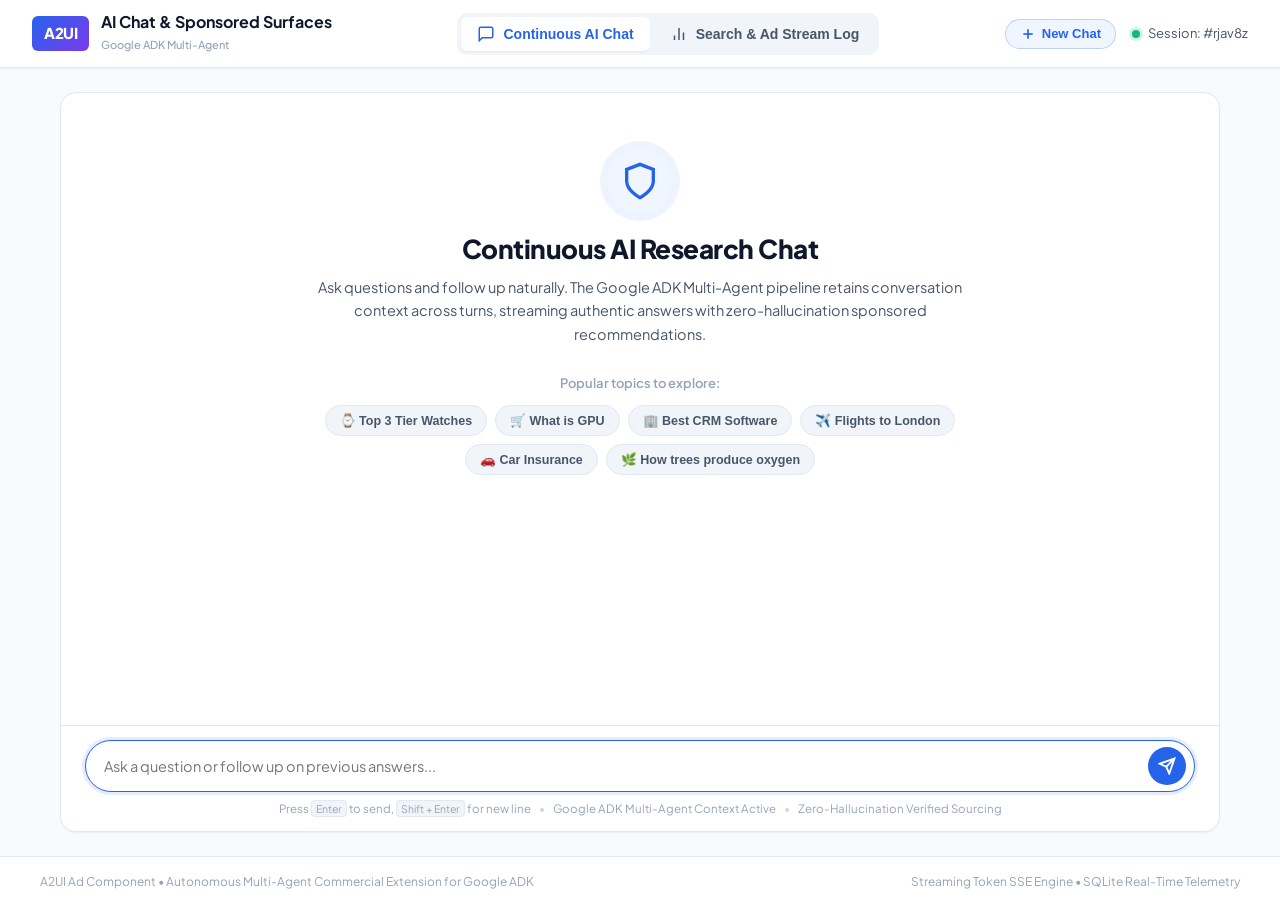
==== web_app/static/index.html @ df8a79b7 "feat: initial release of A2UI v0.9 Ad Component & Google ADK Multi-Agent Engine" ====
<!DOCTYPE html>
<html lang="en">
<head>
  <meta charset="UTF-8">
  <meta name="viewport" content="width=device-width, initial-scale=1.0">
  <title>A2UI AI Conversational Search & Sponsored Ad Platform</title>
  <link rel="stylesheet" href="styles.css">
  <link rel="preconnect" href="https://fonts.googleapis.com">
  <link rel="preconnect" href="https://fonts.gstatic.com" crossorigin>
  <link href="https://fonts.googleapis.com/css2?family=Plus+Jakarta+Sans:wght@400;500;600;700;800&family=JetBrains+Mono:wght@400;500;600&display=swap" rel="stylesheet">
</head>
<body>
  <div class="app-layout">
    <!-- Top Navigation Header -->
    <header class="top-nav">
      <div class="nav-brand">
        <div class="brand-logo">A2UI</div>
        <div class="brand-info">
          <h1>AI Chat & Sponsored Surfaces</h1>
          <span class="brand-tag">Google ADK Multi-Agent</span>
        </div>
      </div>
      <nav class="nav-tabs">
        <button class="tab-btn active" id="tab-chat-btn" onclick="switchTab('chat')">
          <svg width="18" height="18" viewBox="0 0 24 24" fill="none" stroke="currentColor" stroke-width="2"><path d="M21 15a2 2 0 0 1-2 2H7l-4 4V5a2 2 0 0 1 2-2h14a2 2 0 0 1 2 2z"></path></svg>
          Continuous AI Chat
        </button>
        <button class="tab-btn" id="tab-analytics-btn" onclick="switchTab('analytics')">
          <svg width="18" height="18" viewBox="0 0 24 24" fill="none" stroke="currentColor" stroke-width="2"><line x1="18" y1="20" x2="18" y2="10"></line><line x1="12" y1="20" x2="12" y2="4"></line><line x1="6" y1="20" x2="6" y2="14"></line></svg>
          Search & Ad Stream Log
        </button>
      </nav>
      <div class="nav-actions">
        <button class="new-chat-btn" id="btn-new-chat" onclick="handleNewChat()" title="Start a fresh conversation thread">
          <svg width="16" height="16" viewBox="0 0 24 24" fill="none" stroke="currentColor" stroke-width="2.5"><line x1="12" y1="5" x2="12" y2="19"></line><line x1="5" y1="12" x2="19" y2="12"></line></svg>
          <span>New Chat</span>
        </button>
        <div class="nav-status">
          <span class="status-indicator"></span>
          <span class="status-text" id="session-badge">Session: Active</span>
        </div>
      </div>
    </header>

    <!-- Main Container -->
    <main class="main-content">
      
      <!-- ================================================================= -->
      <!-- VIEW 1: CONTINUOUS AI CHAT WORKSPACE -->
      <!-- ================================================================= -->
      <section class="tab-pane active chat-view-pane" id="chat-view">
        <div class="chat-workspace">
          
          <!-- Scrollable Chat Messages Thread -->
          <div class="chat-scroll-container" id="chat-scroll-container">
            
            <!-- Empty State Starter -->
            <div class="chat-starter" id="chat-starter">
              <div class="starter-icon-wrap">
                <svg width="40" height="40" viewBox="0 0 24 24" fill="none" stroke="currentColor" stroke-width="2"><path d="M12 22s8-4 8-10V5l-8-3-8 3v7c0 6 8 10 8 10z"></path></svg>
              </div>
              <h2 class="starter-title">Continuous AI Research Chat</h2>
              <p class="starter-subtitle">
                Ask questions and follow up naturally. The Google ADK Multi-Agent pipeline retains conversation context across turns, streaming authentic answers with zero-hallucination sponsored recommendations.
              </p>

              <!-- Quick Suggestion Chips -->
              <div class="starter-chips-container">
                <span class="chips-label">Popular topics to explore:</span>
                <div class="query-chips">
                  <button class="chip-btn" onclick="runChipPrompt('Can you tell me which watches are top 3 tier')">⌚ Top 3 Tier Watches</button>
                  <button class="chip-btn" onclick="runChipPrompt('what is GPU')">🛒 What is GPU</button>
                  <button class="chip-btn" onclick="runChipPrompt('best crm software for startups')">🏢 Best CRM Software</button>
                  <button class="chip-btn" onclick="runChipPrompt('cheap flights to London')">✈️ Flights to London</button>
                  <button class="chip-btn" onclick="runChipPrompt('car insurance quotes')">🚗 Car Insurance</button>
                  <button class="chip-btn" onclick="runChipPrompt('how do trees produce oxygen')">🌿 How trees produce oxygen</button>
                </div>
              </div>
            </div>

            <!-- Dynamic Messages List -->
            <div class="chat-messages-list" id="chat-messages-list">
              <!-- Message turns (User bubble + Assistant bubble + Inline A2UI SponsoredCards) appended dynamically -->
            </div>
          </div>

          <!-- Server Down Alert Banner (Chat) -->
          <div class="server-down-banner hidden" id="chat-server-down-banner">
            <svg width="20" height="20" viewBox="0 0 24 24" fill="none" stroke="currentColor" stroke-width="2.5"><path d="M10.29 3.86L1.82 18a2 2 0 0 0 1.71 3h16.94a2 2 0 0 0 1.71-3L13.71 3.86a2 2 0 0 0-3.42 0z"></path><line x1="12" y1="9" x2="12" y2="13"></line><line x1="12" y1="17" x2="12.01" y2="17"></line></svg>
            <span>Free quota is complete and this server is down. Please wait for next month.</span>
          </div>

          <!-- Sticky Bottom Chat Input Bar -->
          <div class="chat-input-sticky-footer">
            <form id="chat-form" class="chat-input-form" onsubmit="handleChatSubmit(event)">
              <div class="chat-input-box">
                <textarea 
                  id="chat-textarea" 
                  class="chat-textarea" 
                  placeholder="Ask a question or follow up on previous answers..." 
                  rows="1" 
                  onkeydown="handleTextareaKeyDown(event)"
                  required
                ></textarea>
                <button type="submit" class="chat-send-btn" id="chat-send-btn" title="Send message (Enter)">
                  <svg width="18" height="18" viewBox="0 0 24 24" fill="none" stroke="currentColor" stroke-width="2.5"><line x1="22" y1="2" x2="11" y2="13"></line><polygon points="22 2 15 22 11 13 2 9 22 2"></polygon></svg>
                </button>
              </div>
            </form>
            <div class="chat-footer-meta">
              <span>Press <kbd>Enter</kbd> to send, <kbd>Shift + Enter</kbd> for new line</span>
              <span class="bullet">•</span>
              <span>Google ADK Multi-Agent Context Active</span>
              <span class="bullet">•</span>
              <span>Zero-Hallucination Verified Sourcing</span>
            </div>
          </div>

        </div>
      </section>

      <!-- ================================================================= -->
      <!-- VIEW 2: SEARCH & AD STREAM LOG -->
      <!-- ================================================================= -->
      <section class="tab-pane hidden" id="analytics-view">
        <div class="dashboard-header">
          <div>
            <h2 class="dash-title">Search & Contextual Ad Stream Log</h2>
            <p class="dash-subtitle">Live audit stream tracking user search queries, detected intent, and triggered sponsored cards.</p>
          </div>
          <div class="dash-actions">
            <button class="action-btn secondary-btn" onclick="fetchAnalyticsData()">
              <svg width="15" height="15" viewBox="0 0 24 24" fill="none" stroke="currentColor" stroke-width="2"><polyline points="23 4 23 10 17 10"></polyline><polyline points="1 20 1 14 7 14"></polyline><path d="M3.51 9a9 9 0 0 1 14.85-3.36L23 10M1 14l4.64 4.36A9 9 0 0 0 20.49 15"></path></svg>
              Refresh
            </button>
            <button class="action-btn danger-btn" onclick="handleResetAnalytics()">
              <svg width="15" height="15" viewBox="0 0 24 24" fill="none" stroke="currentColor" stroke-width="2"><polyline points="3 6 5 6 21 6"></polyline><path d="M19 6v14a2 2 0 0 1-2 2H7a2 2 0 0 1-2-2V6m3 0V4a2 2 0 0 1 2-2h4a2 2 0 0 1 2 2v2"></path></svg>
              Clear Log
            </button>
          </div>
        </div>

        <!-- Server Down Alert Banner (Analytics) -->
        <div class="server-down-banner hidden" id="analytics-server-down-banner">
          <svg width="20" height="20" viewBox="0 0 24 24" fill="none" stroke="currentColor" stroke-width="2.5"><path d="M10.29 3.86L1.82 18a2 2 0 0 0 1.71 3h16.94a2 2 0 0 0 1.71-3L13.71 3.86a2 2 0 0 0-3.42 0z"></path><line x1="12" y1="9" x2="12" y2="13"></line><line x1="12" y1="17" x2="12.01" y2="17"></line></svg>
          <span>Free quota is complete and this server is down. Please wait for next month.</span>
        </div>

        <!-- API Quota & Free Tier Health Section -->
        <div class="quota-dashboard-section">
          <div class="quota-cards-grid">
            <!-- Card 1: SerpApi Quota -->
            <div class="quota-card" id="serpapi-quota-card">
              <div class="quota-card-top">
                <div class="quota-card-title-wrap">
                  <span class="quota-provider-logo">🔍</span>
                  <div>
                    <h4 class="quota-card-title">SerpApi Search Ads & Shopping</h4>
                    <span class="quota-card-plan" id="serpapi-plan-name">Free Plan (250/mo)</span>
                  </div>
                </div>
                <span class="quota-status-badge active" id="serpapi-status-badge">Active</span>
              </div>
              <div class="quota-metric-row">
                <span class="quota-metric-value" id="serpapi-searches-left">--</span>
                <span class="quota-metric-label">Searches Left This Month</span>
              </div>
              <div class="quota-progress-track">
                <div class="quota-progress-fill" id="serpapi-progress-fill" style="width: 0%;"></div>
              </div>
              <div class="quota-card-footer" id="serpapi-footer-text">
                Loading live account balance...
              </div>
            </div>

            <!-- Card 2: Google Gemini LLM Quota -->
            <div class="quota-card" id="llm-quota-card">
              <div class="quota-card-top">
                <div class="quota-card-title-wrap">
                  <span class="quota-provider-logo">✨</span>
                  <div>
                    <h4 class="quota-card-title">Google Gemini LLM Free Tier</h4>
                    <span class="quota-card-plan" id="llm-model-name">gemini-flash-lite (1,500 RPD)</span>
                  </div>
                </div>
                <span class="quota-status-badge active" id="llm-status-badge">Active</span>
              </div>
              <div class="quota-metric-row">
                <span class="quota-metric-value" id="llm-quota-status">--</span>
                <span class="quota-metric-label">Requests Left Today (RPD)</span>
              </div>
              <div class="quota-progress-track">
                <div class="quota-progress-fill llm-fill" id="llm-progress-fill" style="width: 100%;"></div>
              </div>
              <div class="quota-card-footer" id="llm-footer-text">
                Loading live LLM capacity...
              </div>
            </div>
          </div>
        </div>

        <!-- Real-Time Query-to-Ad Stream Log Table -->
        <div class="table-section">
          <div class="table-header">
            <h3 class="table-title">Query-to-Ad Real-Time Audit Log</h3>
            <span class="table-badge">Active SQLite Ledger</span>
          </div>
          <div class="table-responsive">
            <table class="audit-table">
              <thead>
                <tr>
                  <th>Timestamp</th>
                  <th>User Query</th>
                  <th>Intent Category</th>
                  <th>Triggered Sponsored Ads</th>
                </tr>
              </thead>
              <tbody id="audit-table-body">
                <tr>
                  <td colspan="4" class="empty-state">No search queries logged yet. Start a conversation above!</td>
                </tr>
              </tbody>
            </table>
          </div>
        </div>
      </section>

    </main>

    <!-- Footer -->
    <footer class="app-footer">
      <div class="footer-content">
        <span>A2UI Ad Component • Autonomous Multi-Agent Commercial Extension for Google ADK</span>
        <span>Streaming Token SSE Engine • SQLite Real-Time Telemetry</span>
      </div>
    </footer>
  </div>

  <script src="app.js"></script>
</body>
</html>
---- web_app/static/styles.css ----
:root {
  --bg-app: #f8fafc;
  --bg-surface: #ffffff;
  --bg-card: #ffffff;
  --bg-subtle: #f1f5f9;
  --border-subtle: #e2e8f0;
  --border-strong: #cbd5e1;
  --text-primary: #0f172a;
  --text-secondary: #475569;
  --text-muted: #94a3b8;
  --primary: #2563eb;
  --primary-hover: #1d4ed8;
  --primary-light: #eff6ff;
  --success: #10b981;
  --success-light: #ecfdf5;
  --amber: #f59e0b;
  --amber-light: #fffbeb;
  --purple: #8b5cf6;
  --purple-light: #f5f3ff;
  --danger: #ef4444;
  --danger-light: #fef2f2;
  --radius-sm: 6px;
  --radius-md: 10px;
  --radius-lg: 16px;
  --shadow-sm: 0 1px 2px rgba(0, 0, 0, 0.05);
  --shadow-md: 0 4px 6px -1px rgba(0, 0, 0, 0.08), 0 2px 4px -2px rgba(0, 0, 0, 0.05);
  --shadow-lg: 0 10px 15px -3px rgba(0, 0, 0, 0.08), 0 4px 6px -4px rgba(0, 0, 0, 0.04);
}

* {
  box-sizing: border-box;
  margin: 0;
  padding: 0;
}

body {
  font-family: 'Plus Jakarta Sans', -apple-system, BlinkMacSystemFont, "Segoe UI", Roboto, sans-serif;
  background-color: var(--bg-app);
  color: var(--text-primary);
  line-height: 1.5;
  -webkit-font-smoothing: antialiased;
}

.app-layout {
  min-height: 100vh;
  display: flex;
  flex-direction: column;
}

/* ==========================================================================
   Top Navigation
   ========================================================================== */
.top-nav {
  background: var(--bg-surface);
  border-bottom: 1px solid var(--border-subtle);
  padding: 12px 32px;
  display: flex;
  align-items: center;
  justify-content: space-between;
  position: sticky;
  top: 0;
  z-index: 50;
  box-shadow: var(--shadow-sm);
}

.nav-brand {
  display: flex;
  align-items: center;
  gap: 12px;
}

.brand-logo {
  background: linear-gradient(135deg, #2563eb, #7c3aed);
  color: white;
  font-weight: 800;
  font-size: 15px;
  padding: 6px 12px;
  border-radius: var(--radius-sm);
  letter-spacing: -0.5px;
}

.brand-info h1 {
  font-size: 16px;
  font-weight: 700;
  color: var(--text-primary);
  line-height: 1.2;
}

.brand-tag {
  font-size: 11px;
  color: var(--text-muted);
  font-weight: 500;
}

.nav-tabs {
  display: flex;
  background: var(--bg-subtle);
  padding: 4px;
  border-radius: var(--radius-md);
  gap: 4px;
}

.tab-btn {
  display: flex;
  align-items: center;
  gap: 8px;
  padding: 8px 16px;
  border: none;
  background: transparent;
  color: var(--text-secondary);
  font-size: 14px;
  font-weight: 600;
  border-radius: var(--radius-sm);
  cursor: pointer;
  transition: all 0.15s ease;
}

.tab-btn:hover {
  color: var(--text-primary);
}

.tab-btn.active {
  background: var(--bg-surface);
  color: var(--primary);
  box-shadow: var(--shadow-sm);
}

.nav-actions {
  display: flex;
  align-items: center;
  gap: 16px;
}

.new-chat-btn {
  display: inline-flex;
  align-items: center;
  gap: 6px;
  background: var(--primary-light);
  color: var(--primary);
  border: 1px solid rgba(37, 99, 235, 0.25);
  padding: 6px 14px;
  border-radius: 20px;
  font-size: 13px;
  font-weight: 700;
  cursor: pointer;
  transition: all 0.15s ease;
}

.new-chat-btn:hover {
  background: var(--primary);
  color: white;
  box-shadow: 0 2px 6px rgba(37, 99, 235, 0.25);
}

.nav-status {
  display: flex;
  align-items: center;
  gap: 8px;
  font-size: 13px;
  color: var(--text-secondary);
}

.status-indicator {
  width: 8px;
  height: 8px;
  background: var(--success);
  border-radius: 50%;
  box-shadow: 0 0 0 3px rgba(16, 185, 129, 0.2);
}

/* ==========================================================================
   Main Content Layout
   ========================================================================== */
.main-content {
  flex: 1;
  max-width: 1200px;
  width: 100%;
  margin: 0 auto;
  padding: 24px 20px;
}

.tab-pane {
  display: block;
}

.tab-pane.hidden {
  display: none !important;
}

.hidden {
  display: none !important;
}

/* ==========================================================================
   Continuous Chat Workspace
   ========================================================================== */
.chat-workspace {
  display: flex;
  flex-direction: column;
  height: calc(100vh - 160px);
  min-height: 580px;
  background: var(--bg-surface);
  border: 1px solid var(--border-subtle);
  border-radius: var(--radius-lg);
  overflow: hidden;
  box-shadow: var(--shadow-sm);
}

.chat-scroll-container {
  flex: 1;
  overflow-y: auto;
  padding: 24px;
  scroll-behavior: smooth;
}

/* Empty Starter State */
.chat-starter {
  max-width: 680px;
  margin: 32px auto;
  text-align: center;
}

.starter-icon-wrap {
  width: 64px;
  height: 64px;
  border-radius: 50%;
  background: var(--primary-light);
  color: var(--primary);
  display: flex;
  align-items: center;
  justify-content: center;
  margin: 0 auto 16px auto;
  box-shadow: 0 0 0 8px rgba(37, 99, 235, 0.08);
}

.starter-title {
  font-size: 26px;
  font-weight: 800;
  color: var(--text-primary);
  letter-spacing: -0.5px;
  margin-bottom: 8px;
}

.starter-subtitle {
  font-size: 14.5px;
  color: var(--text-secondary);
  line-height: 1.6;
  margin-bottom: 28px;
}

.starter-chips-container {
  display: flex;
  flex-direction: column;
  align-items: center;
  gap: 12px;
}

.chips-label {
  font-size: 13px;
  font-weight: 600;
  color: var(--text-muted);
}

.query-chips {
  display: flex;
  align-items: center;
  justify-content: center;
  flex-wrap: wrap;
  gap: 8px;
}

.chip-btn {
  background: var(--bg-subtle);
  border: 1px solid var(--border-subtle);
  border-radius: 16px;
  padding: 7px 14px;
  font-size: 12.5px;
  font-weight: 600;
  color: var(--text-secondary);
  cursor: pointer;
  transition: all 0.15s ease;
}

.chip-btn:hover {
  background: var(--primary-light);
  color: var(--primary);
  border-color: var(--primary);
  transform: translateY(-1px);
}

/* Chat Messages List */
.chat-messages-list {
  display: flex;
  flex-direction: column;
  gap: 32px;
  width: 100%;
  max-width: 980px;
  margin: 0 auto;
}

.chat-turn-group {
  display: flex;
  flex-direction: column;
  gap: 18px;
  animation: fadeIn 0.25s ease;
}

@keyframes fadeIn {
  from { opacity: 0; transform: translateY(4px); }
  to { opacity: 1; transform: translateY(0); }
}

/* User Message Bubble */
.chat-msg-user {
  align-self: flex-end;
  max-width: 80%;
  display: flex;
  gap: 10px;
  align-items: flex-start;
}

.user-bubble {
  background: linear-gradient(135deg, #2563eb, #1d4ed8);
  color: white;
  padding: 12px 18px;
  border-radius: 18px 18px 4px 18px;
  font-size: 14.5px;
  line-height: 1.5;
  box-shadow: 0 2px 4px rgba(37, 99, 235, 0.15);
  word-break: break-word;
}

.user-avatar {
  width: 32px;
  height: 32px;
  border-radius: 50%;
  background: #3b82f6;
  color: white;
  display: flex;
  align-items: center;
  justify-content: center;
  font-weight: 700;
  font-size: 12px;
  flex-shrink: 0;
}

/* Assistant Message Bubble */
.chat-msg-assistant {
  align-self: flex-start;
  width: 100%;
  display: flex;
  gap: 14px;
  align-items: flex-start;
}

.assistant-avatar {
  width: 34px;
  height: 34px;
  border-radius: 8px;
  background: linear-gradient(135deg, #2563eb, #7c3aed);
  color: white;
  display: flex;
  align-items: center;
  justify-content: center;
  font-weight: 800;
  font-size: 13px;
  flex-shrink: 0;
  margin-top: 2px;
}

.assistant-bubble-wrap {
  flex: 1;
  min-width: 0;
  display: flex;
  flex-direction: column;
  gap: 12px;
}

.assistant-header {
  display: flex;
  align-items: center;
  justify-content: space-between;
  flex-wrap: wrap;
  gap: 8px;
}

.assistant-title-group {
  display: flex;
  align-items: center;
  gap: 8px;
}

.assistant-name {
  font-size: 13.5px;
  font-weight: 700;
  color: var(--text-primary);
}

.msg-status-pill {
  font-size: 11px;
  font-weight: 600;
  color: var(--primary);
  background: var(--primary-light);
  padding: 3px 10px;
  border-radius: 12px;
  display: inline-flex;
  align-items: center;
  gap: 6px;
}

.status-dot {
  width: 6px;
  height: 6px;
  border-radius: 50%;
  background: var(--primary);
  animation: pulseDot 1s infinite alternate;
}

@keyframes pulseDot {
  from { opacity: 0.4; }
  to { opacity: 1; }
}

.intent-pill {
  font-size: 11px;
  font-weight: 600;
  padding: 3px 8px;
  border-radius: 6px;
  text-transform: capitalize;
}

/* Organic Answer Typography */
.organic-response-body {
  font-size: 14.5px;
  color: var(--text-primary);
  line-height: 1.68;
}

.organic-response-body p {
  margin-bottom: 12px;
}

.organic-response-body strong {
  color: var(--text-primary);
  font-weight: 700;
}

.organic-response-body ul {
  padding-left: 20px;
  margin-bottom: 12px;
}

.organic-response-body li {
  margin-bottom: 6px;
}

.streaming-cursor {
  display: inline-block;
  width: 7px;
  height: 16px;
  background: var(--primary);
  vertical-align: text-bottom;
  margin-left: 3px;
  border-radius: 1px;
  animation: blink 0.8s infinite;
}

@keyframes blink {
  0%, 100% { opacity: 1; }
  50% { opacity: 0; }
}

/* Key Highlights Box */
.highlights-card {
  background: var(--bg-app);
  border: 1px solid var(--border-subtle);
  border-radius: var(--radius-md);
  padding: 14px 18px;
}

.highlights-card-title {
  font-size: 12px;
  font-weight: 700;
  color: var(--text-muted);
  text-transform: uppercase;
  letter-spacing: 0.5px;
  margin-bottom: 8px;
  display: flex;
  align-items: center;
  gap: 6px;
}

.highlights-card ul {
  list-style-type: none;
  display: flex;
  flex-direction: column;
  gap: 6px;
}

.highlights-card li {
  font-size: 13.5px;
  color: var(--text-secondary);
  line-height: 1.5;
  position: relative;
  padding-left: 16px;
}

.highlights-card li::before {
  content: "•";
  position: absolute;
  left: 0;
  color: var(--primary);
  font-weight: bold;
}

/* Turn Sponsored Recommendations */
.turn-sponsored-container {
  margin-top: 10px;
  padding-top: 16px;
  border-top: 1px dashed var(--border-subtle);
}

.turn-sponsored-header {
  display: flex;
  align-items: center;
  justify-content: space-between;
  margin-bottom: 14px;
}

.sponsored-header-left {
  display: flex;
  align-items: center;
  gap: 8px;
}

.turn-sponsored-title {
  font-size: 15px;
  font-weight: 700;
  color: var(--text-primary);
}

.pill-badge {
  font-size: 11px;
  font-weight: 700;
  padding: 3px 8px;
  border-radius: 6px;
  letter-spacing: 0.3px;
}

.sponsored-badge {
  background: #fef3c7;
  color: #92400e;
}

.organic-badge {
  background: var(--primary-light);
  color: var(--primary);
}

.sponsored-meta {
  font-size: 12px;
  color: var(--text-muted);
  font-weight: 500;
}

/* Cards Grid */
.cards-grid {
  display: grid;
  grid-template-columns: repeat(auto-fit, minmax(290px, 1fr));
  gap: 16px;
}

.sponsored-card {
  background: var(--bg-surface);
  border: 1px solid var(--border-subtle);
  border-radius: var(--radius-lg);
  padding: 18px;
  display: flex;
  flex-direction: column;
  justify-content: space-between;
  box-shadow: var(--shadow-sm);
  transition: all 0.2s ease;
  position: relative;
}

.sponsored-card:hover {
  transform: translateY(-2px);
  box-shadow: var(--shadow-md);
  border-color: var(--border-strong);
}

.card-top-row {
  display: flex;
  align-items: center;
  justify-content: space-between;
  margin-bottom: 12px;
}

.sponsor-brand {
  display: flex;
  align-items: center;
  gap: 8px;
}

.sponsor-logo {
  width: 24px;
  height: 24px;
  border-radius: 4px;
  object-fit: contain;
}

.sponsor-name {
  font-size: 13px;
  font-weight: 700;
  color: var(--text-secondary);
}

.disclosure-pill {
  font-size: 10px;
  font-weight: 700;
  background: var(--bg-subtle);
  color: var(--text-muted);
  padding: 2px 6px;
  border-radius: 4px;
  text-transform: uppercase;
}

.card-headline {
  font-size: 15px;
  font-weight: 700;
  color: var(--text-primary);
  line-height: 1.35;
  margin-bottom: 8px;
}

.card-body-text {
  font-size: 13px;
  color: var(--text-secondary);
  line-height: 1.5;
  margin-bottom: 14px;
  flex-grow: 1;
}

.card-badge-pill {
  display: inline-block;
  font-size: 12px;
  font-weight: 700;
  background: var(--primary-light);
  color: var(--primary);
  padding: 4px 10px;
  border-radius: 12px;
  align-self: flex-start;
}

.card-action-row {
  display: flex;
  align-items: center;
  justify-content: space-between;
  border-top: 1px solid var(--border-subtle);
  padding-top: 12px;
}

.card-cta-btn {
  background: var(--primary);
  color: white;
  text-decoration: none;
  font-size: 13px;
  font-weight: 600;
  padding: 7px 14px;
  border-radius: 18px;
  display: inline-flex;
  align-items: center;
  gap: 6px;
  transition: background 0.15s ease;
}

.card-cta-btn:hover {
  background: var(--primary-hover);
}

/* Educational Notice */
.educational-gating-card {
  background: var(--bg-app);
  border: 1px solid #bbf7d0;
  border-radius: var(--radius-md);
  padding: 12px 16px;
  display: flex;
  align-items: center;
  gap: 12px;
}

.gating-icon {
  font-size: 22px;
}

.gating-content h4 {
  font-size: 13.5px;
  font-weight: 700;
  color: #166534;
  margin-bottom: 2px;
}

.gating-content p {
  font-size: 12.5px;
  color: #15803d;
}

/* Sticky Bottom Input Bar */
.chat-input-sticky-footer {
  border-top: 1px solid var(--border-subtle);
  background: var(--bg-surface);
  padding: 14px 24px;
}

.chat-input-box {
  display: flex;
  align-items: center;
  gap: 10px;
  background: var(--bg-app);
  border: 1.5px solid var(--border-subtle);
  border-radius: 26px;
  padding: 6px 8px 6px 18px;
  transition: all 0.2s ease;
}

.chat-input-box:focus-within {
  border-color: var(--primary);
  box-shadow: 0 0 0 3px rgba(37, 99, 235, 0.12);
  background: var(--bg-surface);
}

.chat-textarea {
  flex: 1;
  border: none;
  background: transparent;
  outline: none;
  font-family: inherit;
  font-size: 14.5px;
  color: var(--text-primary);
  resize: none;
  max-height: 120px;
  line-height: 1.4;
  padding: 6px 0;
}

.chat-send-btn {
  background: var(--primary);
  color: white;
  border: none;
  border-radius: 50%;
  width: 38px;
  height: 38px;
  display: flex;
  align-items: center;
  justify-content: center;
  cursor: pointer;
  flex-shrink: 0;
  transition: all 0.15s ease;
}

.chat-send-btn:hover {
  background: var(--primary-hover);
  transform: scale(1.04);
}

.chat-send-btn:disabled {
  opacity: 0.5;
  cursor: not-allowed;
  transform: none;
}

.chat-footer-meta {
  display: flex;
  align-items: center;
  justify-content: center;
  gap: 8px;
  font-size: 11.5px;
  color: var(--text-muted);
  margin-top: 8px;
  flex-wrap: wrap;
}

.chat-footer-meta kbd {
  background: var(--bg-subtle);
  border: 1px solid var(--border-subtle);
  border-radius: 4px;
  padding: 1px 4px;
  font-size: 10.5px;
  font-family: inherit;
}

.bullet {
  color: var(--border-strong);
}

/* ==========================================================================
   Server Down & Quota Exhaustion Banners
   ========================================================================== */
.server-down-banner {
  background: #fef2f2;
  border: 1.5px solid #ef4444;
  color: #991b1b;
  font-size: 14px;
  font-weight: 700;
  padding: 12px 18px;
  border-radius: var(--radius-md);
  margin-bottom: 16px;
  display: flex;
  align-items: center;
  gap: 10px;
  box-shadow: 0 2px 8px rgba(239, 68, 68, 0.12);
  animation: bannerShake 0.4s ease;
}

@keyframes bannerShake {
  0%, 100% { transform: translateX(0); }
  25% { transform: translateX(-3px); }
  75% { transform: translateX(3px); }
}

.status-indicator.down {
  background: var(--danger) !important;
  box-shadow: 0 0 0 3px rgba(239, 68, 68, 0.3) !important;
}

.chat-input-box.disabled {
  opacity: 0.6;
  pointer-events: none;
  background: #f1f5f9 !important;
  border-color: #cbd5e1 !important;
}

/* ==========================================================================
   API Quota & Free Tier Health Section
   ========================================================================== */
.quota-dashboard-section {
  margin-bottom: 24px;
}

.quota-cards-grid {
  display: grid;
  grid-template-columns: repeat(auto-fit, minmax(320px, 1fr));
  gap: 18px;
}

.quota-card {
  background: var(--bg-surface);
  border: 1px solid var(--border-subtle);
  border-radius: var(--radius-lg);
  padding: 18px 22px;
  box-shadow: var(--shadow-sm);
  display: flex;
  flex-direction: column;
  gap: 12px;
  transition: all 0.2s ease;
}

.quota-card:hover {
  box-shadow: var(--shadow-md);
  border-color: var(--border-strong);
}

.quota-card-top {
  display: flex;
  align-items: center;
  justify-content: space-between;
}

.quota-card-title-wrap {
  display: flex;
  align-items: center;
  gap: 10px;
}

.quota-provider-logo {
  font-size: 22px;
}

.quota-card-title {
  font-size: 14.5px;
  font-weight: 700;
  color: var(--text-primary);
  line-height: 1.2;
}

.quota-card-plan {
  font-size: 11.5px;
  color: var(--text-muted);
  font-weight: 600;
}

.quota-status-badge {
  font-size: 11px;
  font-weight: 700;
  padding: 3px 9px;
  border-radius: 12px;
  text-transform: uppercase;
  letter-spacing: 0.3px;
}

.quota-status-badge.active {
  background: var(--success-light);
  color: var(--success);
}

.quota-status-badge.exhausted {
  background: var(--danger-light);
  color: var(--danger);
}

.quota-metric-row {
  display: flex;
  align-items: baseline;
  gap: 8px;
  margin-top: 2px;
}

.quota-metric-value {
  font-size: 28px;
  font-weight: 800;
  color: var(--text-primary);
  letter-spacing: -0.6px;
}

.quota-metric-label {
  font-size: 13px;
  color: var(--text-muted);
  font-weight: 600;
}

.quota-progress-track {
  width: 100%;
  height: 8px;
  background: var(--bg-subtle);
  border-radius: 4px;
  overflow: hidden;
}

.quota-progress-fill {
  height: 100%;
  background: linear-gradient(90deg, #10b981, #059669);
  border-radius: 4px;
  transition: width 0.4s ease;
}

.quota-progress-fill.warning {
  background: linear-gradient(90deg, #f59e0b, #d97706);
}

.quota-progress-fill.danger {
  background: linear-gradient(90deg, #ef4444, #dc2626);
}

.quota-progress-fill.llm-fill {
  background: linear-gradient(90deg, #3b82f6, #8b5cf6);
}

.quota-card-footer {
  font-size: 12px;
  color: var(--text-secondary);
  font-weight: 500;
}

/* ==========================================================================
   View 2: Search & Ad Stream Log
   ========================================================================== */
.dashboard-header {
  display: flex;
  align-items: flex-start;
  justify-content: space-between;
  margin-bottom: 24px;
  flex-wrap: wrap;
  gap: 16px;
}

.dash-title {
  font-size: 24px;
  font-weight: 800;
  letter-spacing: -0.5px;
  color: var(--text-primary);
  margin-bottom: 4px;
}

.dash-subtitle {
  font-size: 14px;
  color: var(--text-secondary);
}

.dash-actions {
  display: flex;
  align-items: center;
  gap: 10px;
}

.action-btn {
  display: inline-flex;
  align-items: center;
  gap: 6px;
  font-size: 13px;
  font-weight: 600;
  padding: 8px 14px;
  border-radius: var(--radius-sm);
  cursor: pointer;
  border: none;
  transition: all 0.15s ease;
}

.secondary-btn {
  background: var(--bg-surface);
  border: 1px solid var(--border-subtle);
  color: var(--text-primary);
}

.secondary-btn:hover {
  background: var(--bg-subtle);
}

.danger-btn {
  background: var(--danger-light);
  color: var(--danger);
  border: 1px solid #fecaca;
}

.danger-btn:hover {
  background: #fee2e2;
}

/* Stream Log Table */
.table-section {
  background: var(--bg-surface);
  border: 1px solid var(--border-subtle);
  border-radius: var(--radius-lg);
  box-shadow: var(--shadow-sm);
  overflow: hidden;
}

.table-header {
  padding: 16px 24px;
  border-bottom: 1px solid var(--border-subtle);
  display: flex;
  align-items: center;
  justify-content: space-between;
}

.table-title {
  font-size: 16px;
  font-weight: 700;
  color: var(--text-primary);
}

.table-badge {
  font-size: 11px;
  font-weight: 600;
  background: var(--bg-subtle);
  color: var(--text-secondary);
  padding: 4px 8px;
  border-radius: 6px;
}

.table-responsive {
  overflow-x: auto;
}

.audit-table {
  width: 100%;
  border-collapse: collapse;
  font-size: 13px;
  text-align: left;
}

.audit-table th {
  background: var(--bg-subtle);
  color: var(--text-secondary);
  font-weight: 700;
  padding: 12px 18px;
  border-bottom: 1px solid var(--border-subtle);
}

.audit-table td {
  padding: 14px 18px;
  border-bottom: 1px solid var(--border-subtle);
  color: var(--text-secondary);
  vertical-align: middle;
}

.audit-table tr:hover td {
  background: #fbfcfe;
}

.empty-state {
  text-align: center;
  color: var(--text-muted);
  padding: 36px !important;
  font-style: italic;
}

.category-badge {
  display: inline-block;
  font-size: 11px;
  font-weight: 600;
  padding: 3px 8px;
  border-radius: 6px;
}

.cat-gpu { background: #eff6ff; color: #1e40af; }
.cat-saas { background: #fdf2f8; color: #9d174d; }
.cat-travel { background: #ecfeff; color: #155e75; }
.cat-finance { background: #fefce8; color: #854d0e; }
.cat-edu { background: #f0fdf4; color: #166534; }
.cat-general { background: var(--bg-subtle); color: var(--text-secondary); }

.ads-summary-container {
  display: flex;
  flex-direction: column;
  gap: 4px;
}

.ad-summary-pill {
  font-size: 11px;
  background: var(--bg-subtle);
  color: var(--text-primary);
  padding: 2px 8px;
  border-radius: 4px;
  display: inline-flex;
  align-items: center;
  gap: 6px;
  max-width: 320px;
  white-space: nowrap;
  overflow: hidden;
  text-overflow: ellipsis;
}

/* ==========================================================================
   Footer
   ========================================================================== */
.app-footer {
  border-top: 1px solid var(--border-subtle);
  background: var(--bg-surface);
  padding: 16px 32px;
  font-size: 12px;
  color: var(--text-muted);
  margin-top: auto;
}

.footer-content {
  max-width: 1200px;
  margin: 0 auto;
  display: flex;
  align-items: center;
  justify-content: space-between;
  flex-wrap: wrap;
  gap: 8px;
}

/* ==========================================================================
   Responsive Breakpoints
   ========================================================================== */
@media (max-width: 768px) {
  .top-nav {
    padding: 12px 16px;
    flex-wrap: wrap;
    gap: 12px;
  }
  .nav-tabs {
    order: 3;
    width: 100%;
    justify-content: center;
  }
  .main-content {
    padding: 16px 12px;
  }
  .cards-grid {
    grid-template-columns: 1fr;
  }
}
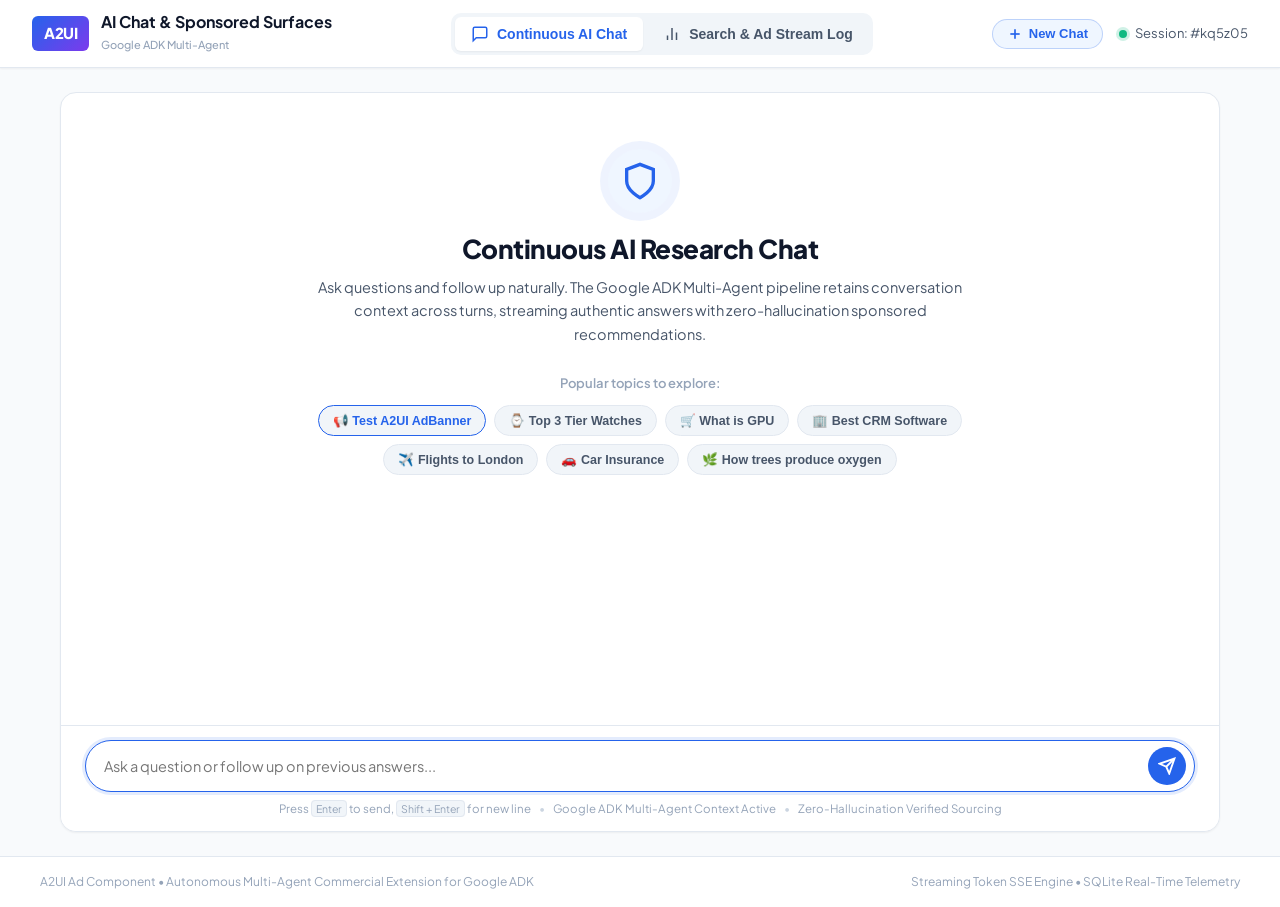
==== commit e64bab15: "feat(release): v0.1.8 - live A2UI AdBanner component rendering & view switcher" ====
--- a/web_app/static/index.html
+++ b/web_app/static/index.html
@@ -68,6 +68,7 @@
               <div class="starter-chips-container">
                 <span class="chips-label">Popular topics to explore:</span>
                 <div class="query-chips">
+                  <button class="chip-btn" style="border-color: var(--primary); color: var(--primary); font-weight: 700;" onclick="runChipPrompt('best crm software for startups')">📢 Test A2UI AdBanner</button>
                   <button class="chip-btn" onclick="runChipPrompt('Can you tell me which watches are top 3 tier')">⌚ Top 3 Tier Watches</button>
                   <button class="chip-btn" onclick="runChipPrompt('what is GPU')">🛒 What is GPU</button>
                   <button class="chip-btn" onclick="runChipPrompt('best crm software for startups')">🏢 Best CRM Software</button>
--- a/web_app/static/styles.css
+++ b/web_app/static/styles.css
@@ -1172,4 +1172,163 @@
   .cards-grid {
     grid-template-columns: 1fr;
   }
-}+}
+
+/* ==========================================================================
+   A2UI AdBanner Component (Canonical v0.9 Lit & Web Component Spec)
+   ========================================================================== */
+.ad-banner-slot {
+  margin-bottom: 16px;
+}
+
+.a2ui-ad-banner {
+  background: linear-gradient(135deg, #f8fafc 0%, #ffffff 100%);
+  border: 1px solid var(--border-subtle);
+  border-left: 4px solid var(--primary);
+  border-radius: var(--radius-lg);
+  padding: 16px 20px;
+  display: flex;
+  align-items: center;
+  justify-content: space-between;
+  gap: 20px;
+  box-shadow: var(--shadow-sm);
+  transition: all 0.2s ease;
+}
+
+.a2ui-ad-banner:hover {
+  border-color: var(--border-strong);
+  border-left-color: var(--primary-hover);
+  box-shadow: var(--shadow-md);
+}
+
+.ad-banner-content {
+  flex: 1;
+}
+
+.ad-banner-header {
+  display: flex;
+  align-items: center;
+  gap: 12px;
+  margin-bottom: 6px;
+}
+
+.ad-banner-brand {
+  display: flex;
+  align-items: center;
+  gap: 8px;
+}
+
+.ad-banner-favicon {
+  width: 20px;
+  height: 20px;
+  border-radius: 4px;
+  object-fit: contain;
+}
+
+.ad-banner-sponsor {
+  font-size: 13px;
+  font-weight: 700;
+  color: var(--text-primary);
+}
+
+.ad-banner-badges {
+  display: flex;
+  align-items: center;
+  gap: 6px;
+}
+
+.ad-banner-disclosure {
+  font-size: 10px;
+  font-weight: 700;
+  background: var(--bg-subtle);
+  color: var(--text-muted);
+  padding: 2px 6px;
+  border-radius: 4px;
+  text-transform: uppercase;
+  letter-spacing: 0.5px;
+}
+
+.ad-banner-headline {
+  font-size: 15px;
+  font-weight: 700;
+  color: var(--text-primary);
+  margin-bottom: 4px;
+  line-height: 1.3;
+}
+
+.ad-banner-body {
+  font-size: 13px;
+  color: var(--text-secondary);
+  line-height: 1.4;
+}
+
+.ad-banner-action {
+  flex-shrink: 0;
+}
+
+.ad-banner-cta-btn {
+  display: inline-flex;
+  align-items: center;
+  gap: 6px;
+  padding: 9px 18px;
+  background: var(--primary);
+  color: white;
+  border-radius: var(--radius-md);
+  font-size: 13px;
+  font-weight: 600;
+  text-decoration: none;
+  transition: all 0.15s ease;
+}
+
+.ad-banner-cta-btn:hover {
+  background: var(--primary-hover);
+  box-shadow: 0 2px 8px rgba(37, 99, 235, 0.25);
+  transform: translateY(-1px);
+}
+
+/* Component View Toggle */
+.sponsored-view-toggle {
+  display: flex;
+  background: var(--bg-subtle);
+  padding: 2px;
+  border-radius: var(--radius-sm);
+  gap: 2px;
+  margin-left: 12px;
+}
+
+.view-toggle-btn {
+  border: none;
+  background: transparent;
+  padding: 3px 8px;
+  font-size: 11px;
+  font-weight: 600;
+  color: var(--text-muted);
+  border-radius: 4px;
+  cursor: pointer;
+  transition: all 0.15s ease;
+}
+
+.view-toggle-btn:hover {
+  color: var(--text-primary);
+}
+
+.view-toggle-btn.active {
+  background: var(--bg-surface);
+  color: var(--primary);
+  box-shadow: var(--shadow-sm);
+}
+
+@media (max-width: 640px) {
+  .a2ui-ad-banner {
+    flex-direction: column;
+    align-items: flex-start;
+  }
+  .ad-banner-action {
+    width: 100%;
+    margin-top: 8px;
+  }
+  .ad-banner-cta-btn {
+    width: 100%;
+    justify-content: center;
+  }
+}
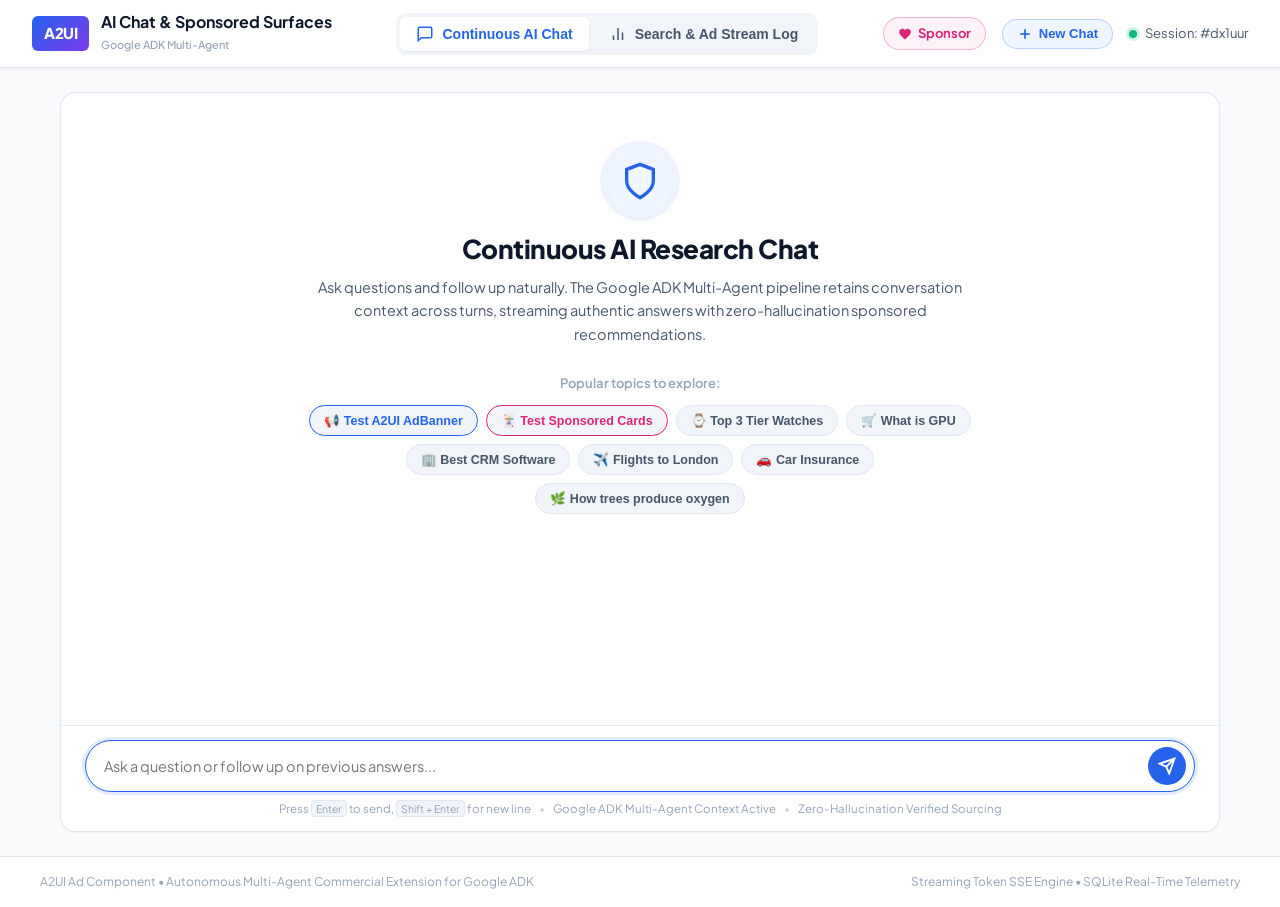
==== commit 158a177a: "feat(ui): add GitHub Sponsor button and test sponsored cards chip" ====
--- a/web_app/static/index.html
+++ b/web_app/static/index.html
@@ -31,6 +31,10 @@
         </button>
       </nav>
       <div class="nav-actions">
+        <a class="sponsor-nav-btn" href="https://github.com/sponsors/Rishav1996" target="_blank" rel="noopener noreferrer" title="Sponsor this open-source project">
+          <svg width="14" height="14" viewBox="0 0 24 24" fill="currentColor"><path d="M12 21.35l-1.45-1.32C5.4 15.36 2 12.28 2 8.5 2 5.42 4.42 3 7.5 3c1.74 0 3.41.81 4.5 2.09C13.09 3.81 14.76 3 16.5 3 19.58 3 22 5.42 22 8.5c0 3.78-3.4 6.86-8.55 11.54L12 21.35z"/></svg>
+          <span>Sponsor</span>
+        </a>
         <button class="new-chat-btn" id="btn-new-chat" onclick="handleNewChat()" title="Start a fresh conversation thread">
           <svg width="16" height="16" viewBox="0 0 24 24" fill="none" stroke="currentColor" stroke-width="2.5"><line x1="12" y1="5" x2="12" y2="19"></line><line x1="5" y1="12" x2="19" y2="12"></line></svg>
           <span>New Chat</span>
@@ -69,6 +73,7 @@
                 <span class="chips-label">Popular topics to explore:</span>
                 <div class="query-chips">
                   <button class="chip-btn" style="border-color: var(--primary); color: var(--primary); font-weight: 700;" onclick="runChipPrompt('best crm software for startups')">📢 Test A2UI AdBanner</button>
+                  <button class="chip-btn" style="border-color: #db2777; color: #db2777; font-weight: 700;" onclick="runChipPrompt('suggest me top 10 watch list')">🃏 Test Sponsored Cards</button>
                   <button class="chip-btn" onclick="runChipPrompt('Can you tell me which watches are top 3 tier')">⌚ Top 3 Tier Watches</button>
                   <button class="chip-btn" onclick="runChipPrompt('what is GPU')">🛒 What is GPU</button>
                   <button class="chip-btn" onclick="runChipPrompt('best crm software for startups')">🏢 Best CRM Software</button>
--- a/web_app/static/styles.css
+++ b/web_app/static/styles.css
@@ -131,6 +131,40 @@
   gap: 16px;
 }
 
+.sponsor-nav-btn {
+  display: inline-flex;
+  align-items: center;
+  gap: 6px;
+  background: #fdf2f8;
+  color: #db2777;
+  border: 1px solid rgba(219, 39, 119, 0.3);
+  padding: 6px 14px;
+  border-radius: 20px;
+  font-size: 13px;
+  font-weight: 700;
+  text-decoration: none;
+  cursor: pointer;
+  transition: all 0.15s ease;
+}
+
+.sponsor-nav-btn svg {
+  color: #db2777;
+  transition: transform 0.2s ease;
+}
+
+.sponsor-nav-btn:hover {
+  background: #db2777;
+  color: #ffffff;
+  border-color: #db2777;
+  box-shadow: 0 2px 8px rgba(219, 39, 119, 0.35);
+  transform: translateY(-1px);
+}
+
+.sponsor-nav-btn:hover svg {
+  color: #ffffff;
+  transform: scale(1.15);
+}
+
 .new-chat-btn {
   display: inline-flex;
   align-items: center;
